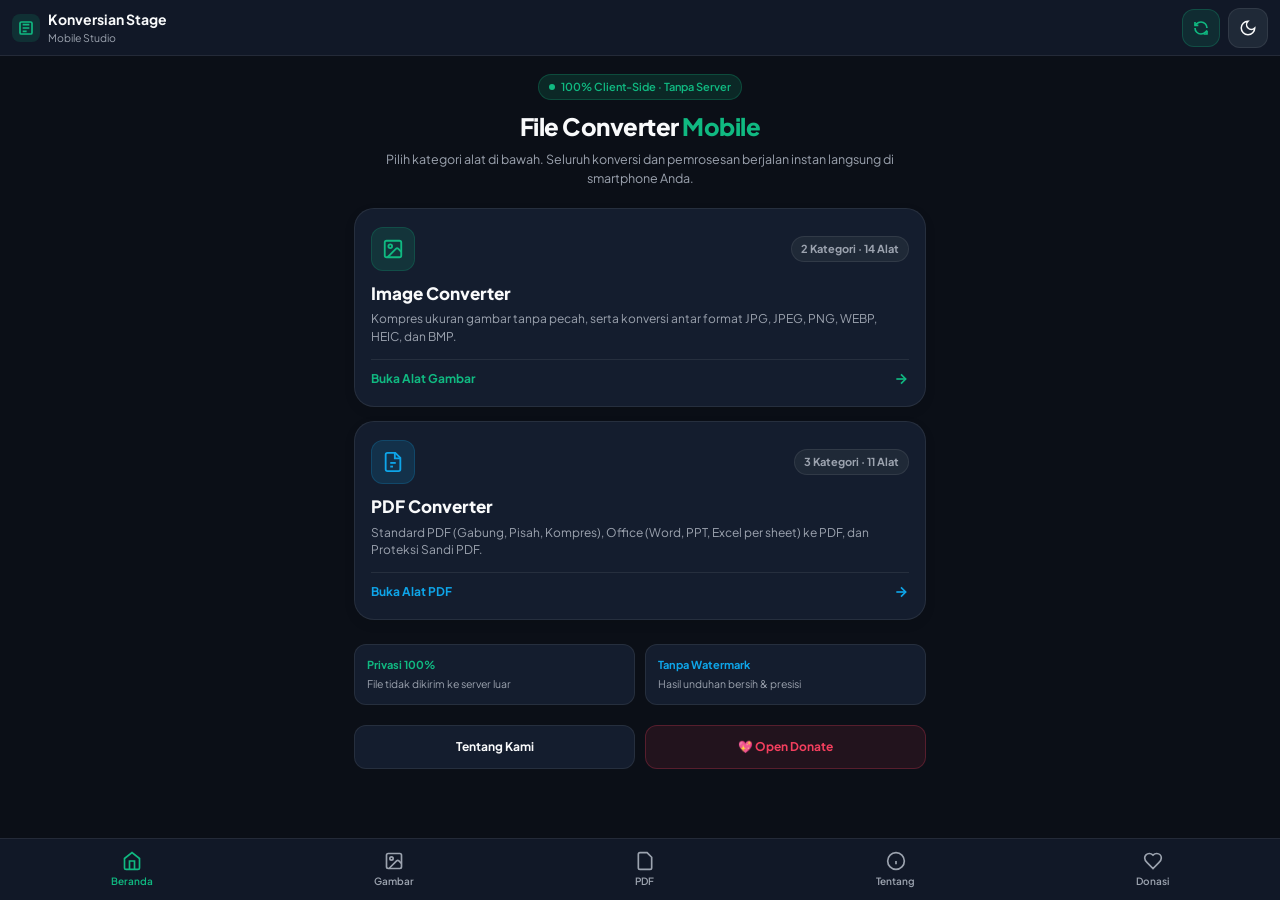
==== m/index.html @ fcb9b131 "Add files via upload" ====
<!DOCTYPE html>
<html lang="id" class="dark" dir="ltr">
<head>
  <meta charset="UTF-8">
  <meta name="viewport" content="width=device-width, initial-scale=1.0, maximum-scale=1.0, user-scalable=no, viewport-fit=cover">
  <title>Konversian Stage Mobile — Platform Konversi File</title>
  <link rel="shortcut icon" type="image/x-ico" href="../paper.ico"/>
  
  <link rel="preconnect" href="https://fonts.googleapis.com">
  <link rel="preconnect" href="https://fonts.gstatic.com" crossorigin>
  <link href="https://fonts.googleapis.com/css2?family=Plus+Jakarta+Sans:wght@400;500;600;700;800&family=JetBrains+Mono:wght@400;600&display=swap" rel="stylesheet">
  
  <link rel="stylesheet" href="mobile.css">
</head>
<body>

  <div class="mobile-app">
    <!-- Top Sticky Header -->
    <header class="mobile-header">
      <div class="header-left">
        <div style="width:28px;height:28px;border-radius:8px;background:rgba(16,185,129,0.15);display:flex;align-items:center;justify-content:center;color:#10B981;">
          <svg style="width:16px;height:16px" viewBox="0 0 24 24" fill="none" stroke="currentColor" stroke-width="2.5"><rect width="18" height="18" x="3" y="3" rx="2"/><path d="M7 7h10M7 12h10M7 17h6"/></svg>
        </div>
        <div>
          <div class="header-title">Konversian Stage</div>
          <div class="header-sub">Mobile Studio</div>
        </div>
      </div>

      <div class="header-right">
        <!-- Dedicated Mobile Refresh Button -->
        <button type="button" class="mobile-btn-refresh" title="Segarkan Halaman" aria-label="Segarkan">
          <svg style="width:16px;height:16px" viewBox="0 0 24 24" fill="none" stroke="currentColor" stroke-width="2.5"><path d="M21 12a9 9 0 0 0-9-9 9.75 9.75 0 0 0-6.74 2.74L3 8"/><path d="M3 3v5h5"/><path d="M3 12a9 9 0 0 0 9 9 9.75 9.75 0 0 0 6.74-2.74L21 16"/><path d="M16 21h5v-5"/></svg>
        </button>
        <!-- Theme Toggle -->
        <button type="button" id="mobileThemeToggle" class="mobile-btn-icon" aria-label="Ganti Tema">
          <svg viewBox="0 0 24 24" fill="none" stroke="currentColor" stroke-width="2"><path d="M12 3a6 6 0 0 0 9 9 9 9 0 1 1-9-9Z"/></svg>
        </button>
      </div>
    </header>

    <!-- Main Mobile Content -->
    <main class="mobile-content">
      <!-- Hero Intro -->
      <section class="mobile-hero">
        <div class="hero-pill">
          <span style="width:6px;height:6px;border-radius:50%;background:#10B981;"></span>
          <span>100% Client-Side · Tanpa Server</span>
        </div>
        <h1 class="hero-h1">File Converter <span class="accent">Mobile</span></h1>
        <p class="hero-desc">
          Pilih kategori alat di bawah. Seluruh konversi dan pemrosesan berjalan instan langsung di smartphone Anda.
        </p>
      </section>

      <!-- Category Cards List -->
      <div class="cat-list">
        
        <!-- Category 1: Image Converter -->
        <a href="image/" class="mobile-cat-card emerald">
          <div class="cat-head">
            <div class="cat-icon-badge emerald">
              <svg style="width:22px;height:22px" viewBox="0 0 24 24" fill="none" stroke="currentColor" stroke-width="2"><rect width="18" height="18" x="3" y="3" rx="2" ry="2"/><circle cx="9" cy="9" r="2"/><path d="m21 15-3.086-3.086a2 2 0 0 0-2.828 0L6 21"/></svg>
            </div>
            <span class="cat-count-badge">2 Kategori · 14 Alat</span>
          </div>
          <div class="cat-title-text">Image Converter</div>
          <div class="cat-desc-text">
            Kompres ukuran gambar tanpa pecah, serta konversi antar format JPG, JPEG, PNG, WEBP, HEIC, dan BMP.
          </div>
          <div class="cat-action-row">
            <span>Buka Alat Gambar</span>
            <svg style="width:16px;height:16px" viewBox="0 0 24 24" fill="none" stroke="currentColor" stroke-width="2.5"><path d="M5 12h14"/><path d="m12 5 7 7-7 7"/></svg>
          </div>
        </a>

        <!-- Category 2: PDF Converter -->
        <a href="pdf/" class="mobile-cat-card sky">
          <div class="cat-head">
            <div class="cat-icon-badge sky">
              <svg style="width:22px;height:22px" viewBox="0 0 24 24" fill="none" stroke="currentColor" stroke-width="2"><path d="M14.5 2H6a2 2 0 0 0-2 2v16a2 2 0 0 0 2 2h12a2 2 0 0 0 2-2V7.5L14.5 2z"/><polyline points="14 2 14 8 20 8"/><path d="M9 13h6"/><path d="M9 17h3"/></svg>
            </div>
            <span class="cat-count-badge">3 Kategori · 11 Alat</span>
          </div>
          <div class="cat-title-text">PDF Converter</div>
          <div class="cat-desc-text">
            Standard PDF (Gabung, Pisah, Kompres), Office (Word, PPT, Excel per sheet) ke PDF, dan Proteksi Sandi PDF.
          </div>
          <div class="cat-action-row">
            <span>Buka Alat PDF</span>
            <svg style="width:16px;height:16px" viewBox="0 0 24 24" fill="none" stroke="currentColor" stroke-width="2.5"><path d="M5 12h14"/><path d="m12 5 7 7-7 7"/></svg>
          </div>
        </a>

      </div>

      <!-- Quick Feature Callouts -->
      <div class="grid grid-cols-2 gap-3" style="display:grid;grid-template-columns:1fr 1fr;gap:10px;margin-bottom:20px;">
        <div style="background:var(--bg-card);border:1px solid var(--border-subtle);border-radius:12px;padding:12px;">
          <div style="font-size:11px;font-weight:700;color:var(--accent-emerald);">Privasi 100%</div>
          <div style="font-size:10.5px;color:var(--text-muted);margin-top:2px;">File tidak dikirim ke server luar</div>
        </div>
        <div style="background:var(--bg-card);border:1px solid var(--border-subtle);border-radius:12px;padding:12px;">
          <div style="font-size:11px;font-weight:700;color:var(--accent-sky);">Tanpa Watermark</div>
          <div style="font-size:10.5px;color:var(--text-muted);margin-top:2px;">Hasil unduhan bersih & presisi</div>
        </div>
      </div>

      <!-- Bottom Links -->
      <div style="display:flex;gap:10px;margin-top:10px;">
        <a href="about/" style="flex:1;text-decoration:none;padding:12px;text-align:center;border-radius:12px;background:var(--bg-card);border:1px solid var(--border-subtle);color:var(--text-main);font-size:12px;font-weight:700;">
          Tentang Kami
        </a>
        <a href="donate/" style="flex:1;text-decoration:none;padding:12px;text-align:center;border-radius:12px;background:rgba(244,63,94,0.1);border:1px solid rgba(244,63,94,0.25);color:var(--accent-rose);font-size:12px;font-weight:700;">
          💖 Open Donate
        </a>
      </div>
    </main>

    <!-- Fixed Mobile Bottom Navigation Bar -->
    <nav class="mobile-bottom-nav">
      <a href="./" class="nav-item active">
        <svg viewBox="0 0 24 24" fill="none" stroke="currentColor" stroke-width="2"><path d="m3 9 9-7 9 7v11a2 2 0 0 1-2 2H5a2 2 0 0 1-2-2z"/><polyline points="9 22 9 12 15 12 15 22"/></svg>
        <span>Beranda</span>
      </a>
      <a href="image/" class="nav-item">
        <svg viewBox="0 0 24 24" fill="none" stroke="currentColor" stroke-width="2"><rect width="18" height="18" x="3" y="3" rx="2"/><circle cx="9" cy="9" r="2"/><path d="m21 15-3.086-3.086a2 2 0 0 0-2.828 0L6 21"/></svg>
        <span>Gambar</span>
      </a>
      <a href="pdf/" class="nav-item">
        <svg viewBox="0 0 24 24" fill="none" stroke="currentColor" stroke-width="2"><path d="M14.5 2H6a2 2 0 0 0-2 2v16a2 2 0 0 0 2 2h12a2 2 0 0 0 2-2V7.5L14.5 2z"/></svg>
        <span>PDF</span>
      </a>
      <a href="about/" class="nav-item">
        <svg viewBox="0 0 24 24" fill="none" stroke="currentColor" stroke-width="2"><circle cx="12" cy="12" r="10"/><path d="M12 16v-4"/><path d="M12 8h.01"/></svg>
        <span>Tentang</span>
      </a>
      <a href="donate/" class="nav-item">
        <svg viewBox="0 0 24 24" fill="none" stroke="currentColor" stroke-width="2"><path d="M19 14c1.49-1.46 3-3.21 3-5.5A5.5 5.5 0 0 0 16.5 3c-1.76 0-3 .5-4.5 2-1.5-1.5-2.74-2-4.5-2A5.5 5.5 0 0 0 2 8.5c0 2.3 1.5 4.05 3 5.5l7 7Z"/></svg>
        <span>Donasi</span>
      </a>
    </nav>
  </div>

  <script src="mobile.js"></script>
</body>
</html>
---- m/mobile.css ----
/* ==========================================================================
   KONVERSIAN STAGE — MOBILE SYSTEM STYLES (mobile.css)
   Tailored for touch screens, mobile navigation, and hardware back button.
   ========================================================================== */

:root {
  --font-sans: 'Plus Jakarta Sans', -apple-system, BlinkMacSystemFont, "Segoe UI", Roboto, sans-serif;
  --font-mono: 'JetBrains Mono', monospace;

  /* Theme Dark (Default Mobile) */
  --bg-base: #0B0F17;
  --bg-surface: #111827;
  --bg-elevated: #1F2937;
  --bg-card: #141D2E;
  
  --text-main: #F9FAFB;
  --text-muted: #9CA3AF;
  --text-dim: #6B7280;

  --border-subtle: rgba(255, 255, 255, 0.08);
  --border-mid: rgba(255, 255, 255, 0.16);
  --border-focus: #10B981;

  --accent-emerald: #10B981;
  --accent-emerald-soft: rgba(16, 185, 129, 0.15);
  --accent-sky: #0EA5E9;
  --accent-sky-soft: rgba(14, 165, 233, 0.15);
  --accent-amber: #F59E0B;
  --accent-rose: #F43F5E;

  --r-sm: 8px;
  --r-md: 12px;
  --r-lg: 16px;
  --r-xl: 20px;
  --r-full: 9999px;

  --header-height: 56px;
  --bottom-nav-height: 62px;
}

html.light {
  --bg-base: #F8FAFC;
  --bg-surface: #FFFFFF;
  --bg-elevated: #F1F5F9;
  --bg-card: #FFFFFF;

  --text-main: #0F172A;
  --text-muted: #64748B;
  --text-dim: #94A3B8;

  --border-subtle: rgba(0, 0, 0, 0.08);
  --border-mid: rgba(0, 0, 0, 0.15);
  --border-focus: #059669;

  --accent-emerald: #059669;
  --accent-emerald-soft: rgba(5, 150, 105, 0.12);
  --accent-sky: #0284C7;
  --accent-sky-soft: rgba(2, 132, 199, 0.12);
}

/* Reset & Mobile Constraints */
*, *::before, *::after {
  box-sizing: border-box;
  margin: 0;
  padding: 0;
  -webkit-tap-highlight-color: transparent;
}

html, body {
  width: 100%;
  max-width: 100vw;
  min-height: 100vh;
  overflow-x: hidden;
  font-family: var(--font-sans);
  background-color: var(--bg-base);
  color: var(--text-main);
  line-height: 1.5;
  -webkit-font-smoothing: antialiased;
  -webkit-text-size-adjust: 100%;
}

/* Mobile App Shell */
.mobile-app {
  display: flex;
  flex-direction: column;
  min-height: 100vh;
  padding-bottom: calc(var(--bottom-nav-height) + 16px);
}

/* Top Sticky Header */
.mobile-header {
  position: sticky;
  top: 0;
  z-index: 50;
  height: var(--header-height);
  background: var(--bg-surface);
  border-bottom: 1px solid var(--border-subtle);
  display: flex;
  align-items: center;
  justify-content: space-between;
  padding: 0 12px;
  backdrop-filter: blur(12px);
  -webkit-backdrop-filter: blur(12px);
}

.header-left, .header-right {
  display: flex;
  align-items: center;
  gap: 8px;
}

.header-center {
  flex: 1;
  text-align: center;
  min-width: 0;
  padding: 0 8px;
}

.header-title {
  font-size: 14px;
  font-weight: 700;
  color: var(--text-main);
  white-space: nowrap;
  overflow: hidden;
  text-overflow: ellipsis;
}

.header-sub {
  font-size: 10.5px;
  color: var(--text-muted);
}

/* Icon Buttons (Min 44x44 touch targets) */
.mobile-btn-icon {
  width: 40px;
  height: 40px;
  display: inline-flex;
  align-items: center;
  justify-content: center;
  border-radius: var(--r-md);
  background: var(--bg-elevated);
  border: 1px solid var(--border-subtle);
  color: var(--text-main);
  font-size: 13px;
  cursor: pointer;
  transition: background 0.15s, transform 0.1s;
}

.mobile-btn-icon:active {
  transform: scale(0.94);
  background: var(--border-mid);
}

.mobile-btn-icon svg {
  width: 18px;
  height: 18px;
}

.mobile-btn-back {
  display: inline-flex;
  align-items: center;
  gap: 5px;
  height: 38px;
  padding: 0 10px;
  border-radius: var(--r-md);
  background: var(--bg-elevated);
  border: 1px solid var(--border-subtle);
  color: var(--text-main);
  font-size: 12px;
  font-weight: 600;
  cursor: pointer;
}

.mobile-btn-back:active {
  transform: scale(0.96);
}

.mobile-btn-back svg {
  width: 16px;
  height: 16px;
}

/* Refresh Button Specially Highlighted */
.mobile-btn-refresh {
  display: inline-flex;
  align-items: center;
  justify-content: center;
  width: 38px;
  height: 38px;
  border-radius: var(--r-md);
  background: rgba(16, 185, 129, 0.12);
  border: 1px solid rgba(16, 185, 129, 0.25);
  color: var(--accent-emerald);
  cursor: pointer;
}

.mobile-btn-refresh:active {
  transform: rotate(180deg) scale(0.92);
}

/* Main Content Area */
.mobile-content {
  flex: 1;
  padding: 16px 14px;
  max-width: 600px;
  margin: 0 auto;
  width: 100%;
}

/* Hero Section */
.mobile-hero {
  text-align: center;
  margin-bottom: 20px;
}

.hero-pill {
  display: inline-flex;
  align-items: center;
  gap: 6px;
  padding: 4px 10px;
  border-radius: var(--r-full);
  background: var(--accent-emerald-soft);
  color: var(--accent-emerald);
  border: 1px solid rgba(16, 185, 129, 0.25);
  font-size: 11px;
  font-weight: 600;
  margin-bottom: 8px;
}

.hero-h1 {
  font-size: 24px;
  font-weight: 800;
  letter-spacing: -0.02em;
  color: var(--text-main);
}

.hero-h1 span.accent {
  color: var(--accent-emerald);
}

.hero-desc {
  font-size: 12.5px;
  color: var(--text-muted);
  margin-top: 6px;
  line-height: 1.5;
}

/* Big Category Cards */
.cat-list {
  display: flex;
  flex-direction: column;
  gap: 14px;
  margin-bottom: 24px;
}

.mobile-cat-card {
  display: block;
  text-decoration: none;
  background: var(--bg-card);
  border: 1px solid var(--border-subtle);
  border-radius: var(--r-xl);
  padding: 18px 16px;
  box-shadow: 0 4px 12px rgba(0,0,0,0.08);
  transition: transform 0.15s, border-color 0.15s;
}

.mobile-cat-card:active {
  transform: scale(0.98);
  border-color: var(--border-mid);
}

.cat-head {
  display: flex;
  align-items: center;
  justify-content: space-between;
  margin-bottom: 10px;
}

.cat-icon-badge {
  width: 44px;
  height: 44px;
  border-radius: var(--r-md);
  display: flex;
  align-items: center;
  justify-content: center;
}

.cat-icon-badge.emerald {
  background: var(--accent-emerald-soft);
  color: var(--accent-emerald);
  border: 1px solid rgba(16, 185, 129, 0.2);
}

.cat-icon-badge.sky {
  background: var(--accent-sky-soft);
  color: var(--accent-sky);
  border: 1px solid rgba(14, 165, 233, 0.2);
}

.cat-count-badge {
  font-size: 11px;
  font-weight: 700;
  padding: 4px 9px;
  border-radius: var(--r-full);
  background: var(--bg-elevated);
  color: var(--text-muted);
  border: 1px solid var(--border-subtle);
}

.cat-title-text {
  font-size: 17px;
  font-weight: 800;
  color: var(--text-main);
}

.cat-desc-text {
  font-size: 12px;
  color: var(--text-muted);
  margin-top: 4px;
  line-height: 1.45;
}

.cat-action-row {
  display: flex;
  align-items: center;
  justify-content: space-between;
  margin-top: 14px;
  padding-top: 10px;
  border-top: 1px solid var(--border-subtle);
  font-size: 12px;
  font-weight: 700;
  color: var(--accent-emerald);
}

.mobile-cat-card.sky .cat-action-row {
  color: var(--accent-sky);
}

/* Tool Sections & Grids */
.section-title-bar {
  display: flex;
  align-items: center;
  justify-content: space-between;
  margin: 18px 0 10px;
}

.section-label {
  font-size: 13px;
  font-weight: 800;
  color: var(--text-main);
  display: flex;
  align-items: center;
  gap: 6px;
}

.tool-grid-mobile {
  display: grid;
  grid-template-columns: repeat(2, 1fr);
  gap: 10px;
  margin-bottom: 16px;
}

.tool-btn-card {
  display: flex;
  flex-direction: column;
  align-items: flex-start;
  padding: 14px 12px;
  background: var(--bg-card);
  border: 1px solid var(--border-subtle);
  border-radius: var(--r-lg);
  text-decoration: none;
  color: var(--text-main);
  transition: all 0.15s ease;
  min-height: 84px;
}

.tool-btn-card:active {
  transform: scale(0.97);
  background: var(--bg-elevated);
  border-color: var(--accent-emerald);
}

.tool-icon-box {
  width: 32px;
  height: 32px;
  border-radius: var(--r-sm);
  display: flex;
  align-items: center;
  justify-content: center;
  margin-bottom: 8px;
}

.tool-btn-card.emerald .tool-icon-box {
  background: var(--accent-emerald-soft);
  color: var(--accent-emerald);
}

.tool-btn-card.sky .tool-icon-box {
  background: var(--accent-sky-soft);
  color: var(--accent-sky);
}

.tool-btn-title {
  font-size: 12.5px;
  font-weight: 700;
  line-height: 1.3;
}

.tool-btn-sub {
  font-size: 10px;
  color: var(--text-muted);
  margin-top: 2px;
}

/* Tool Workspace Mobile */
.mobile-dropzone {
  border: 2px dashed var(--border-mid);
  border-radius: var(--r-xl);
  padding: 24px 16px;
  text-align: center;
  background: var(--bg-card);
  cursor: pointer;
  margin-bottom: 16px;
  transition: border-color 0.2s, background 0.2s;
}

.mobile-dropzone:active, .mobile-dropzone.dragover {
  border-color: var(--accent-emerald);
  background: var(--accent-emerald-soft);
}

.dropzone-icon-circle {
  width: 52px;
  height: 52px;
  border-radius: 50%;
  background: var(--bg-elevated);
  display: inline-flex;
  align-items: center;
  justify-content: center;
  margin-bottom: 10px;
  color: var(--accent-emerald);
}

.dropzone-prompt {
  font-size: 14px;
  font-weight: 700;
  color: var(--text-main);
}

.dropzone-hint {
  font-size: 11px;
  color: var(--text-muted);
  margin-top: 4px;
}

.dropzone-cta-btn {
  display: inline-flex;
  align-items: center;
  gap: 6px;
  margin-top: 12px;
  padding: 8px 16px;
  border-radius: var(--r-full);
  background: var(--accent-emerald-soft);
  color: var(--accent-emerald);
  font-size: 12px;
  font-weight: 700;
}

/* File Loaded Bar */
.file-loaded-bar {
  display: flex;
  align-items: center;
  justify-content: space-between;
  padding: 12px 14px;
  border-radius: var(--r-md);
  background: var(--bg-surface);
  border: 1px solid var(--border-subtle);
  margin-bottom: 14px;
}

.file-info {
  display: flex;
  align-items: center;
  gap: 10px;
  min-width: 0;
}

.file-icon-tag {
  padding: 4px 8px;
  border-radius: 6px;
  background: var(--accent-emerald-soft);
  color: var(--accent-emerald);
  font-size: 11px;
  font-weight: 800;
}

.file-name-text {
  font-size: 12px;
  font-weight: 700;
  color: var(--text-main);
  white-space: nowrap;
  overflow: hidden;
  text-overflow: ellipsis;
  max-width: 180px;
}

.file-meta-text {
  font-size: 10px;
  font-family: var(--font-mono);
  color: var(--text-muted);
}

/* Mobile Settings Card */
.mobile-settings {
  background: var(--bg-card);
  border: 1px solid var(--border-subtle);
  border-radius: var(--r-xl);
  padding: 16px;
  margin-bottom: 18px;
  display: flex;
  flex-direction: column;
  gap: 14px;
}

.form-group {
  display: flex;
  flex-direction: column;
  gap: 6px;
}

.form-label {
  font-size: 11.5px;
  font-weight: 700;
  color: var(--text-muted);
}

.form-select-mobile, .form-input-mobile {
  width: 100%;
  height: 44px;
  padding: 0 12px;
  border-radius: var(--r-md);
  background: var(--bg-elevated);
  border: 1px solid var(--border-subtle);
  color: var(--text-main);
  font-size: 16px; /* 16px prevents iOS zoom on focus! */
  font-family: inherit;
  outline: none;
}

.form-select-mobile:focus, .form-input-mobile:focus {
  border-color: var(--border-focus);
}

/* Big Action Button */
.btn-mobile-action {
  width: 100%;
  min-height: 48px;
  border-radius: var(--r-lg);
  background: var(--accent-emerald);
  color: #FFFFFF;
  border: none;
  font-size: 14px;
  font-weight: 800;
  display: flex;
  align-items: center;
  justify-content: center;
  gap: 8px;
  cursor: pointer;
  box-shadow: 0 4px 14px rgba(16, 185, 129, 0.3);
  transition: transform 0.15s, opacity 0.15s;
}

.btn-mobile-action:active {
  transform: scale(0.98);
}

.btn-mobile-action:disabled {
  opacity: 0.5;
  cursor: not-allowed;
  transform: none;
  box-shadow: none;
}

/* Mobile Document Preview */
.mobile-preview-box {
  background: var(--bg-surface);
  border: 1px solid var(--border-subtle);
  border-radius: var(--r-lg);
  overflow: hidden;
  margin-bottom: 16px;
}

.mobile-preview-header {
  padding: 10px 12px;
  background: var(--bg-elevated);
  border-bottom: 1px solid var(--border-subtle);
  display: flex;
  align-items: center;
  justify-content: space-between;
  font-size: 11.5px;
  font-weight: 700;
}

.mobile-sheet-tabs {
  display: flex;
  gap: 6px;
  overflow-x: auto;
  padding: 8px 10px;
  background: var(--bg-elevated);
  border-bottom: 1px solid var(--border-subtle);
  -webkit-overflow-scrolling: touch;
  scrollbar-width: none;
}

.mobile-sheet-tab {
  padding: 4px 10px;
  border-radius: var(--r-sm);
  background: transparent;
  border: 1px solid transparent;
  color: var(--text-muted);
  font-size: 11px;
  font-weight: 600;
  white-space: nowrap;
  cursor: pointer;
}

.mobile-sheet-tab.active {
  background: var(--bg-surface);
  border-color: var(--border-mid);
  color: var(--accent-emerald);
}

.mobile-preview-scroll {
  max-height: 380px;
  overflow: auto;
  -webkit-overflow-scrolling: touch;
  padding: 10px;
  background: #ffffff;
}

/* Fixed Bottom Navigation */
.mobile-bottom-nav {
  position: fixed;
  bottom: 0;
  left: 0;
  right: 0;
  height: var(--bottom-nav-height);
  background: var(--bg-surface);
  border-top: 1px solid var(--border-subtle);
  display: flex;
  align-items: center;
  justify-content: space-around;
  z-index: 60;
  backdrop-filter: blur(12px);
  -webkit-backdrop-filter: blur(12px);
}

.nav-item {
  display: flex;
  flex-direction: column;
  align-items: center;
  justify-content: center;
  gap: 3px;
  text-decoration: none;
  color: var(--text-muted);
  font-size: 10px;
  font-weight: 600;
  padding: 6px 12px;
  border-radius: var(--r-md);
  transition: color 0.15s;
}

.nav-item.active {
  color: var(--accent-emerald);
}

.nav-item:active {
  transform: scale(0.92);
}

.nav-item svg {
  width: 20px;
  height: 20px;
}

/* Minimalist Bento Cards Mobile */
.mobile-bento {
  display: flex;
  flex-direction: column;
  gap: 12px;
  margin-bottom: 20px;
}

.bento-card {
  padding: 16px;
  background: var(--bg-card);
  border: 1px solid var(--border-subtle);
  border-radius: var(--r-lg);
}

.bento-icon {
  width: 36px;
  height: 36px;
  border-radius: var(--r-sm);
  display: flex;
  align-items: center;
  justify-content: center;
  margin-bottom: 8px;
}

/* Donate Mobile Card */
.donate-box-mobile {
  padding: 18px 16px;
  background: var(--bg-card);
  border: 1px solid var(--border-subtle);
  border-radius: var(--r-xl);
  margin-bottom: 16px;
}

.qris-img-mobile {
  max-width: 220px;
  width: 100%;
  height: auto;
  border-radius: 10px;
  margin: 10px auto;
  display: block;
}

.qris-amt-grid {
  display: grid;
  grid-template-columns: repeat(4, 1fr);
  gap: 6px;
  margin: 10px 0;
}

.qris-amt-btn {
  padding: 8px 4px;
  text-align: center;
  border-radius: var(--r-sm);
  background: var(--bg-elevated);
  border: 1px solid var(--border-subtle);
  color: var(--text-main);
  font-size: 12px;
  font-weight: 700;
  cursor: pointer;
}

.qris-amt-btn.active {
  background: var(--accent-emerald-soft);
  border-color: var(--accent-emerald);
  color: var(--accent-emerald);
}

/* Toast Notification Mobile */
.mobile-toast-container {
  position: fixed;
  top: 68px;
  left: 12px;
  right: 12px;
  display: flex;
  flex-direction: column;
  gap: 8px;
  z-index: 100;
  pointer-events: none;
}

.mobile-toast {
  padding: 10px 14px;
  border-radius: var(--r-md);
  background: var(--bg-surface);
  border: 1px solid var(--border-mid);
  color: var(--text-main);
  font-size: 12.5px;
  font-weight: 600;
  box-shadow: 0 8px 24px rgba(0,0,0,0.3);
  display: flex;
  align-items: center;
  gap: 8px;
  animation: slideDown 0.25s ease-out;
}

@keyframes slideDown {
  from { opacity: 0; transform: translateY(-12px); }
  to { opacity: 1; transform: translateY(0); }
}

.hidden { display: none !important; }
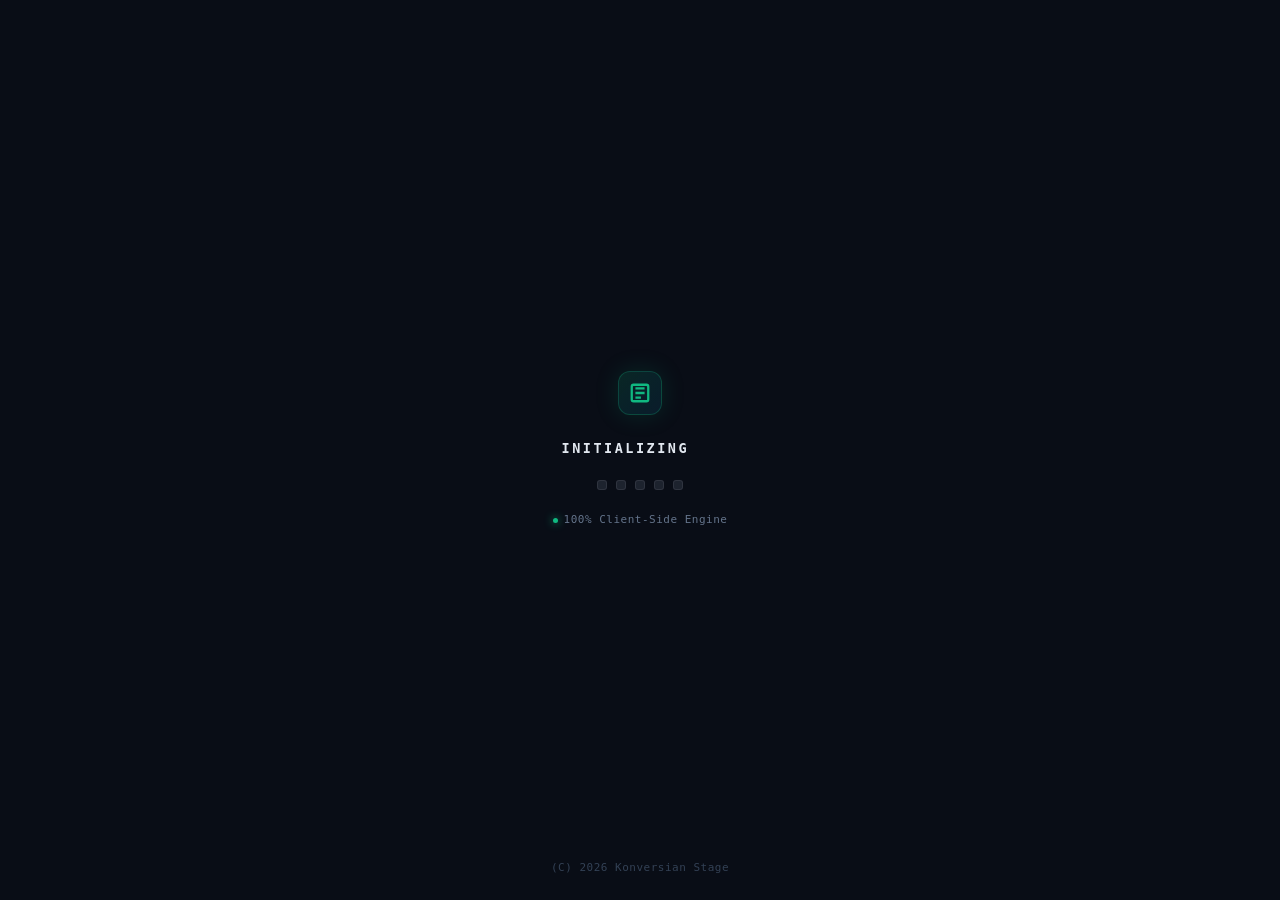
==== commit 8f18f46a: "Add files via upload" ====
--- a/m/index.html
+++ b/m/index.html
@@ -10,9 +10,209 @@
   <link rel="preconnect" href="https://fonts.gstatic.com" crossorigin>
   <link href="https://fonts.googleapis.com/css2?family=Plus+Jakarta+Sans:wght@400;500;600;700;800&family=JetBrains+Mono:wght@400;600&display=swap" rel="stylesheet">
   
+  <script>
+    if (window.location.protocol !== 'file:' && !window.location.pathname.endsWith('/') && !window.location.pathname.endsWith('.html')) {
+      window.location.replace(window.location.pathname + '/' + window.location.search + window.location.hash);
+    }
+  </script>
   <link rel="stylesheet" href="mobile.css">
+  <link rel="stylesheet" href="/m/mobile.css">
+
+  <style>
+    html.skip-splash #appSplashScreen { display: none !important; }
+    
+    #appSplashScreen {
+      position: fixed;
+      inset: 0;
+      z-index: 99999;
+      background-color: #090D16;
+      display: flex;
+      flex-direction: column;
+      align-items: center;
+      justify-content: center;
+      user-select: none;
+      transition: opacity 0.45s cubic-bezier(0.16, 1, 0.3, 1), visibility 0.45s;
+    }
+    #appSplashScreen.fade-out {
+      opacity: 0;
+      visibility: hidden;
+      pointer-events: none;
+    }
+    .splash-logo-box {
+      width: 44px;
+      height: 44px;
+      border-radius: 12px;
+      background: linear-gradient(135deg, rgba(16, 185, 129, 0.15), rgba(14, 165, 233, 0.1));
+      border: 1px solid rgba(16, 185, 129, 0.25);
+      display: flex;
+      align-items: center;
+      justify-content: center;
+      margin-bottom: 22px;
+      box-shadow: 0 0 24px rgba(16, 185, 129, 0.15);
+      animation: splashLogoPulse 3s ease-in-out infinite;
+    }
+    .splash-logo-box svg { width: 22px; height: 22px; color: #10B981; }
+    @keyframes splashLogoPulse {
+      0%, 100% { transform: scale(1); border-color: rgba(16, 185, 129, 0.25); box-shadow: 0 0 20px rgba(16, 185, 129, 0.15); }
+      50% { transform: scale(1.05); border-color: rgba(16, 185, 129, 0.45); box-shadow: 0 0 32px rgba(16, 185, 129, 0.3); }
+    }
+    .splash-title-row {
+      display: flex;
+      align-items: center;
+      justify-content: center;
+      gap: 2px;
+      margin-bottom: 18px;
+    }
+    .splash-text {
+      font-family: 'JetBrains Mono', monospace;
+      font-size: 13.5px;
+      font-weight: 600;
+      letter-spacing: 2.5px;
+      text-transform: uppercase;
+      color: #E2E8F0;
+    }
+    .splash-dot-pulse {
+      display: inline-flex;
+      font-family: 'JetBrains Mono', monospace;
+      font-size: 14px;
+      color: #10B981;
+      margin-left: 2px;
+    }
+    .splash-dot-pulse span { animation: splashBlinkDots 1.4s infinite both; }
+    .splash-dot-pulse span:nth-child(1) { animation-delay: 0.2s; }
+    .splash-dot-pulse span:nth-child(2) { animation-delay: 0.4s; }
+    .splash-dot-pulse span:nth-child(3) { animation-delay: 0.6s; }
+    @keyframes splashBlinkDots {
+      0%, 80%, 100% { opacity: 0; }
+      40% { opacity: 1; }
+    }
+    .splash-squares-track {
+      display: flex;
+      align-items: center;
+      justify-content: center;
+      gap: 9px;
+      margin-top: 4px;
+    }
+    .splash-square-item {
+      width: 10px;
+      height: 10px;
+      border-radius: 3px;
+      background: rgba(148, 163, 184, 0.15);
+      border: 1px solid rgba(255, 255, 255, 0.08);
+      animation: splashSquareWave 1.4s infinite ease-in-out;
+    }
+    .splash-square-item:nth-child(1) { animation-delay: 0.0s; }
+    .splash-square-item:nth-child(2) { animation-delay: 0.15s; }
+    .splash-square-item:nth-child(3) { animation-delay: 0.3s; }
+    .splash-square-item:nth-child(4) { animation-delay: 0.45s; }
+    .splash-square-item:nth-child(5) { animation-delay: 0.6s; }
+    @keyframes splashSquareWave {
+      0%, 100% {
+        background: rgba(148, 163, 184, 0.15);
+        border-color: rgba(255, 255, 255, 0.08);
+        transform: scale(1);
+        box-shadow: 0 0 0 rgba(16, 185, 129, 0);
+      }
+      35% {
+        background: #10B981;
+        border-color: #34D399;
+        transform: scale(1.3) rotate(4deg);
+        box-shadow: 0 0 14px rgba(16, 185, 129, 0.8), 0 0 24px rgba(16, 185, 129, 0.35);
+      }
+      60% {
+        background: #0EA5E9;
+        border-color: #38BDF8;
+        transform: scale(1.1);
+        box-shadow: 0 0 10px rgba(14, 165, 233, 0.5);
+      }
+    }
+    .splash-sub {
+      margin-top: 22px;
+      font-size: 11px;
+      color: #64748B;
+      font-family: 'JetBrains Mono', monospace;
+      letter-spacing: 0.5px;
+      display: flex;
+      align-items: center;
+      gap: 6px;
+    }
+    .splash-status-dot {
+      width: 5px;
+      height: 5px;
+      border-radius: 50%;
+      background: #10B981;
+      box-shadow: 0 0 8px #10B981;
+    }
+    .splash-footer {
+      position: absolute;
+      bottom: 24px;
+      left: 50%;
+      transform: translateX(-50%);
+      font-family: 'JetBrains Mono', monospace;
+      font-size: 11px;
+      font-weight: 500;
+      color: #334155;
+      letter-spacing: 0.5px;
+      white-space: nowrap;
+      pointer-events: none;
+    }
+  </style>
+
+  <script>
+    if (sessionStorage.getItem('ks_splash_shown') === '1') {
+      document.documentElement.classList.add('skip-splash');
+    }
+  </script>
 </head>
 <body>
+
+  <!-- Minimalist Entrance Splash Screen -->
+  <div id="appSplashScreen">
+    <div class="splash-logo-box">
+      <svg viewBox="0 0 24 24" fill="none" stroke="currentColor" stroke-width="2.5">
+        <rect width="18" height="18" x="3" y="3" rx="2"/>
+        <path d="M7 7h10M7 12h10M7 17h6"/>
+      </svg>
+    </div>
+    <div class="splash-title-row">
+      <span class="splash-text">Initializing</span>
+      <span class="splash-dot-pulse">
+        <span>.</span><span>.</span><span>.</span>
+      </span>
+    </div>
+    <div class="splash-squares-track">
+      <div class="splash-square-item"></div>
+      <div class="splash-square-item"></div>
+      <div class="splash-square-item"></div>
+      <div class="splash-square-item"></div>
+      <div class="splash-square-item"></div>
+    </div>
+    <div class="splash-sub">
+      <span class="splash-status-dot"></span>
+      <span>100% Client-Side Engine</span>
+    </div>
+    <footer class="splash-footer">
+      <span>(C) 2026 Konversian Stage</span>
+    </footer>
+  </div>
+
+  <script>
+    (function() {
+      var splashEl = document.getElementById('appSplashScreen');
+      if (!splashEl) return;
+      if (sessionStorage.getItem('ks_splash_shown') === '1') {
+        splashEl.style.display = 'none';
+        return;
+      }
+      setTimeout(function() {
+        splashEl.classList.add('fade-out');
+        sessionStorage.setItem('ks_splash_shown', '1');
+        setTimeout(function() {
+          splashEl.style.display = 'none';
+        }, 460);
+      }, 1300);
+    })();
+  </script>
 
   <div class="mobile-app">
     <!-- Top Sticky Header -->
